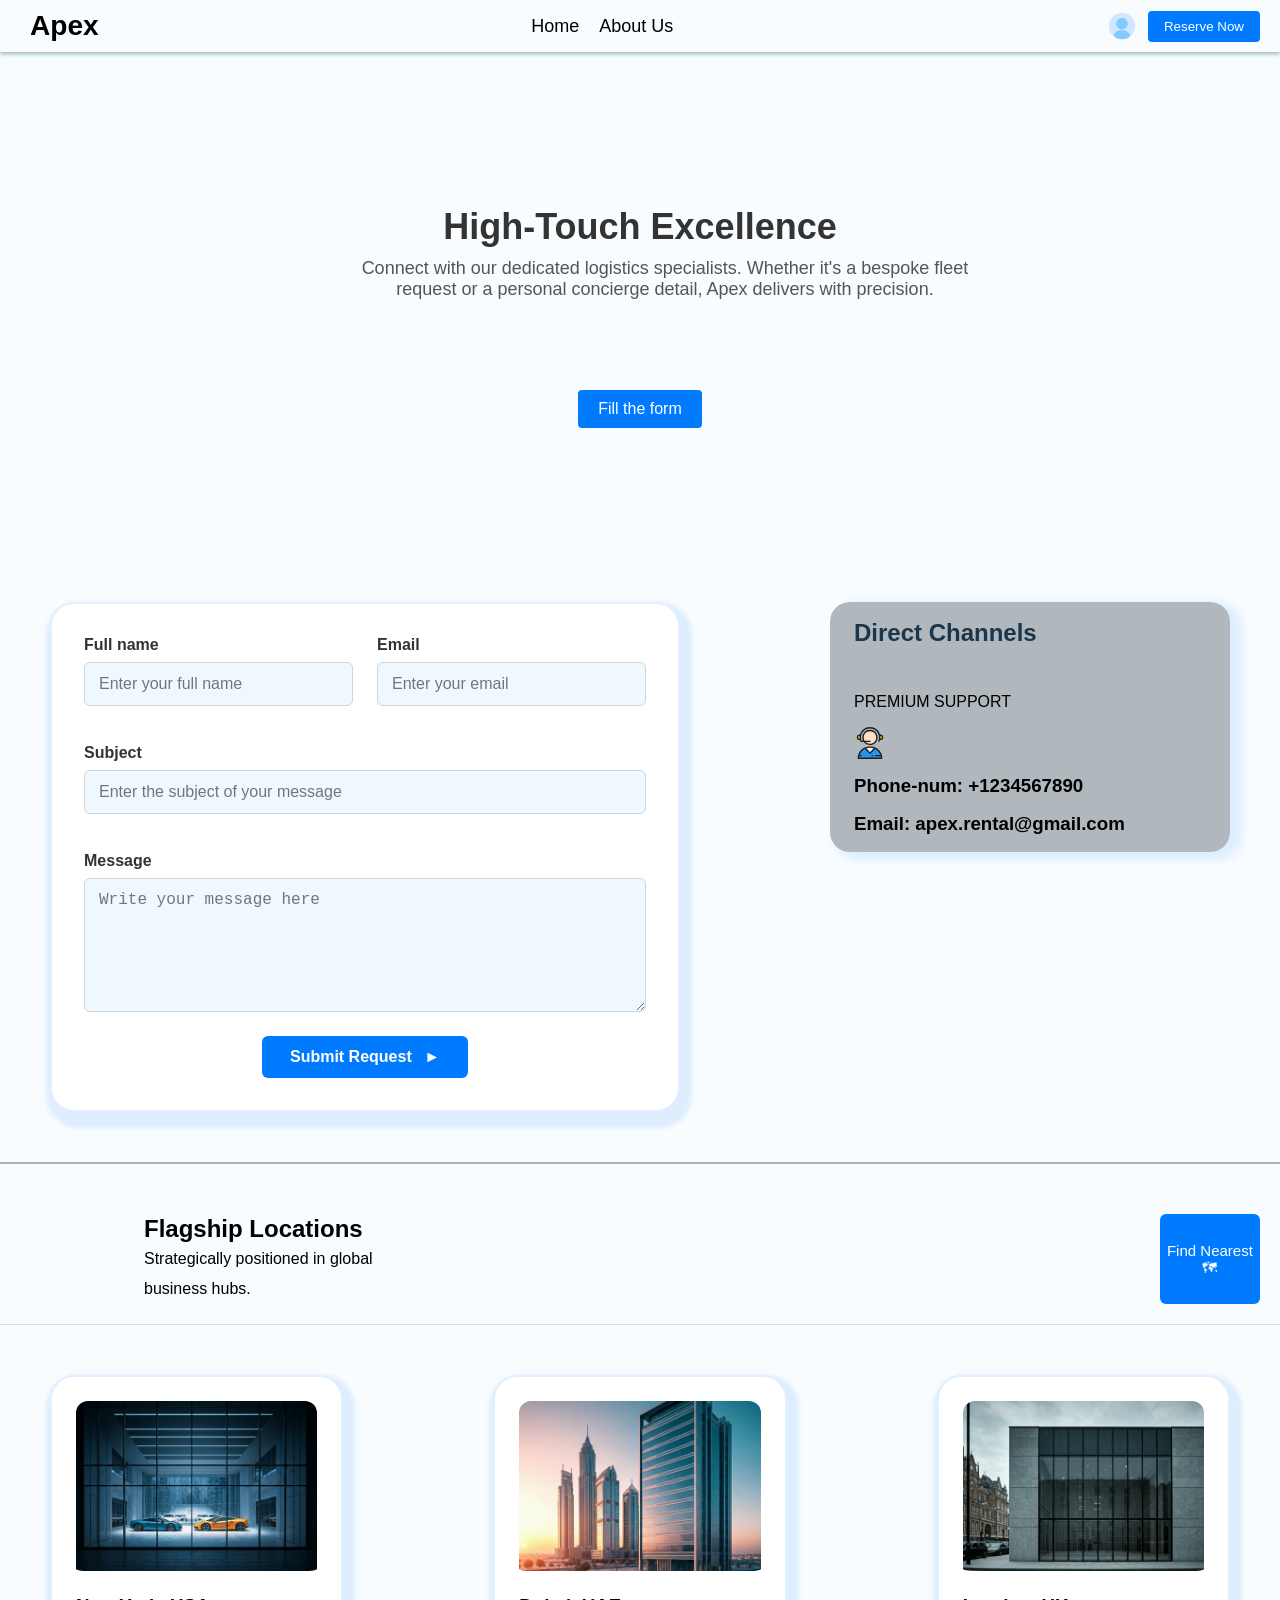
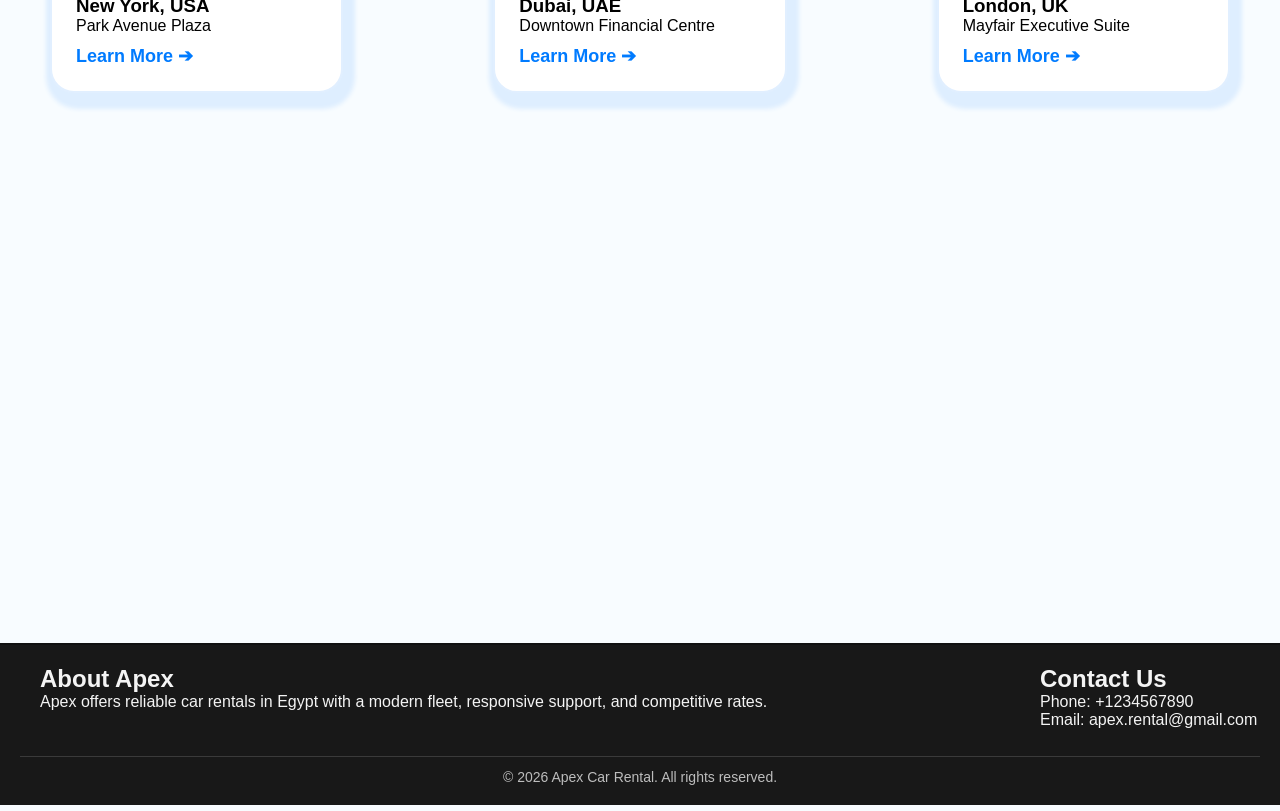
==== contact-us.html @ 56457eef "Creating the Apex website for car rental business." ====
<!DOCTYPE html>
<html lang="en">

<head>
    <meta charset="UTF-8">
    <meta name="viewport" content="width=device-width, initial-scale=1.0 ">
    <meta name="description"
        content="Apex-Car Rental in Egypt offers a wide range of vehicles for rent, including sedans, SUVs, and luxury cars. We provide excellent customer service and competitive prices. Book your car rental with us today!">
    <meta name="keywords"
        content="car rental, Egypt, Apex-Car Rental, sedans, SUVs, luxury cars, customer service, competitive prices, book car rental, rent a car, car hire, vehicle rental, car rental services, car rental company, car rental agency, car rental deals, car rental offers, car rental discounts, car rental rates, car rental prices, car rental options, car rental fleet, car rental vehicles, car rental reservations, car rental booking, car rental online, car rental near me, car rental locations, car rental pickup, car rental drop-off, car rental policies, car rental terms and conditions, car rental insurance, car rental requirements, car rental age restrictions, car rental payment options, car rental customer reviews, car rental testimonials, car rental ratings, car rental feedback, car rental satisfaction, car rental experience, car rental service quality, car rental reliability, car rental convenience, car rental flexibility, car rental availability, car rental discounts and promotions, car rental loyalty programs, car rental rewards programs, car rental referral programs, car rental corporate accounts, car rental business rentals, car rental long-term rentals, car rental short-term rentals, car rental weekend rentals, car rental holiday rentals, car rental vacation rentals">
    <meta name="author" content="Abdullah sherif - 2026-5-07">
    <title>Apex ContactUs page</title>
    <link rel="stylesheet" href="./contact-us.css">
    <link rel="icon" type="image/x-icon" href="./images/download.svg">
</head>

<body>
    <nav>
        <div class="logo">
            <h3>Apex</h3>
        </div>
        <div class="nav-links">
            <a href="./Home.html">Home</a>
            <a href="#">About Us</a>
            
            
        </div>
        <div class="nav-buttons">
            <a href="./User-profile.html"><img src="./images/account.svg" alt="" class="user-pfp-icon"></a>
            <button class="reserve-btn">Reserve Now</button>

        </div>
    </nav>
    <div class="Container-num1">
        <div class="Header-text">
            <h1>High-Touch Excellence</h1>
            <p>Connect with our dedicated logistics specialists. Whether it's a bespoke fleet request or a personal
                concierge detail, Apex delivers with precision.</p>
        </div>
        <button class="fill-the-form-btn" id="scroll-to-form" type="button">Fill the form</button>
    </div>  
    <div class="Container-num2">
        <form class="form" id="form">
            <div class="input-1">
                <div class="field">
                    <label for="full-name">Full name</label>
                    <input type="text" id="full-name" name="full-name" required placeholder="Enter your full name">
                </div>
                <div class="field">
                    <label for="Email">Email</label>
                    <input type="email" id="Email" name="Email" required placeholder="Enter your email">
                </div>
            </div>
            <div class="input-2">
                <label for="subject">Subject</label>
                <input type="text" id="subject" name="subject" required placeholder="Enter the subject of your message">
            </div>
            <div class="input-3">
                <label for="message">Message</label>
                <textarea id="message" name="message" rows="6" required
                    placeholder="Write your message here"></textarea>
            </div>
            <button type="submit" class="submit-btn">Submit Request <span class="arrow">►</span> </button>
            <p id="form-message"></p>
        </form>
        <div>
            <div class="Contact-info">
                <h2 class="Contact-info-header">Direct Channels</h2>
                <span>PREMIUM SUPPORT</span>
                <img src="./images/telemarketer-customer-service-svgrepo-com.svg" alt="" class="icon">
                <h3>Phone-num: +1234567890</h3>
                <h3>Email: apex.rental@gmail.com</h3>
            </div>

        </div>
    </div>
    <div class="Container-num3">
        <div class="above-cards-text">
            <h2>Flagship Locations</h2>
            <p>Strategically positioned in global business hubs.</p>
        </div>
        <a href="#find-nearest" class="find-nearest-btn">Find Nearest 🗺</a>

    </div>
    <div class="Container-num4">
        <div class="card">
            <img src="./images/unnamed.png" alt="" class="card-img">
            <h3>New York, USA</h3>
            <p>Park Avenue Plaza</p>
            <a href="#" class="learn-more-link">Learn More ➔</a>
        </div>
        <div class="card">
            <img src="./images/unnamed (1).png" alt="" class="card-img">
            <h3>Dubai, UAE</h3>
            <p>Downtown Financial Centre</p>
            <a href="#" class="learn-more-link">Learn More ➔</a>
        </div>
        <div class="card">
            <img src="./images/unnamed (2).png" alt="" class="card-img">
            <h3>London, UK</h3>
            <p>Mayfair Executive Suite</p>
            <a href="#" class="learn-more-link">Learn More ➔</a>
        </div>

    </div>
    <div class="map-container" id="find-nearest">
        <iframe src="https://www.google.com/maps/embed?pb=..." width="600" height="450" style="border:0;"
            allowfullscreen="" loading="lazy" class="map" id="map">
        </iframe>

    </div>
    <footer class="footer">
        <div class="footer-content">
            <div class="footer-section-about">
                <h2>About Apex</h2>
                <p>Apex offers reliable car rentals in Egypt with a modern fleet, responsive support, and competitive
                    rates.</p>
            </div>
            <div class="footer-section contact">
                <h2>Contact Us</h2>
                <p>Phone: +1234567890</p>
                <p>Email: apex.rental@gmail.com</p>
            </div>
        </div>
        <div class="footer-bottom">
            <p>© 2026 Apex Car Rental. All rights reserved.</p>
        </div>
    </footer>
    <script src="./contact-us.js"></script>
</body>


</html>
---- contact-us.css ----
*{
    margin: 0;
    padding: 0;
    box-sizing: border-box;
}
html{
    scroll-behavior: smooth;
}
body{
    font-family: Arial, Helvetica, sans-serif;
    background-color: #f8fcff;
}
nav{
    background-color: transparent;
    color: #000000;
    display: flex;
    justify-content: space-between;
    align-items: center;
    padding: 10px;
    box-shadow: 0 2px 4px rgba(2, 73, 84, 0.378);
}
nav .logo{
    font-size: 24px;
    font-weight: bold;
    margin-left:20px;
}
.nav-links{
    list-style: none;
    display: flex;
    gap: 20px;
    height: 20px;
}
a{
    color: #000000;
    text-decoration: none;
    font-size: 18px;
    position: relative;
    
}
a::after {
    content: '';
    position: absolute;
    width: 100%;
    height: 2px;
    bottom: 0;
    left: 0;
    background-color: #007bff;
    transform: scaleX(0); 
    transform-origin: bottom left; 
    transition: transform 0.3s ease; 
}

.nav-links a:hover::after {
    transform: scaleX(1);
}
.nav-links a:hover{
    color: #007BFF;
    
}
.nav-buttons{
    display: flex;
    align-items: center;
    gap: 10px;
    margin-right: 10px;
    position: relative;
    
}

.user-pfp-icon{
    width: 32px;
    height: 32px;
    display: block;
    animation: popIn 0.3s ease-in-out;
}
.user-pfp-icon:hover{
    animation: popOut 0.3s forwards;
}
.reserve-btn{
    padding: 8px 16px;
    background-color: #007BFF;
    color: #fff;
    border: none;
    border-radius: 4px;
    cursor: pointer;
    animation: popIn 0.3s ease-in-out;
}
.reserve-btn:hover{
    background-color: #0056b3;
    
    animation: popOut 0.3s forwards;

}
@keyframes popOut {
    0% {
        transform: scale(1);
    }
    100% {
        transform: scale(1.1);
    }
}
@keyframes popIn {
    0% {
        transform: scale(1.1);
        
    }
    100% {
        transform: scale(1);
        
    }
}
.Container-num1{
    display: flex;
    flex-direction: column;
    align-items: center;
    justify-content: center;
    text-align: center;
    padding: 50px 20px;
    gap: 90px;
    height: 450px;
}
.Header-text{
    margin-top: 80px;
    max-width: 600px;
    
    
}
.Header-text h1{
    font-size: 36px;
    color: #333;
    margin-bottom: 10px;
}
.Header-text p{
    font-size: 18px;
    color: #555;
    width: 650px;
    
}
.fill-the-form-btn{
    padding: 10px 20px;
    background-color: #007BFF;
    color: #fff;
    border: none;
    border-radius: 4px;
    cursor: pointer;
    animation: popIn 0.3s ease-in-out;
    font-size: 16px;
}

.Container-num2{
    display: flex;
    flex-direction: row;
    align-items: flex-start;
    justify-content: center;
    padding: 50px;
    padding-top: 100px;
    gap: 150px;
}
form{
    display: grid;
    grid-template-columns: repeat(2, minmax(0, 1fr));
    gap: 24px;
    width: min(50vw, 900px);
    max-width: 100%;
    background-color: #fff;
    box-shadow: #deeeff 4px 8px 4px 8px;
    padding: 32px;
    border-radius: 24px;
    border: #e1efff 2px solid;

}
.form label {
    display: block;
    font-weight: 600;
    margin-bottom: 8px;
    color: #333;
    font-size: 16px;
}

.form input {
    background-color: aliceblue;
    display: block;
    width: 100%;
    padding: 12px 14px;
    border: 1px solid #ccd6dd;
    border-radius: 6px;
    margin-bottom: 14px;
    font-size: 16px;
    
}

.form .input-1 {
    display: contents;
}

.form .field {
    display: flex;
    flex-direction: column;
}

.form .input-2,
.form .input-3 {
    grid-column: 1 / -1;
}

.form textarea {
    background-color: aliceblue;
    display: block;
    width: 100%;
    padding: 12px 14px;
    border: 1px solid #ccd6dd;
    border-radius: 6px;
    font-size: 16px;
    resize: vertical;
}

.submit-btn {
    grid-column: 1 / -1;
    justify-self: center;
    padding: 12px 28px;
    border: none;
    border-radius: 6px;
    background-color: #007BFF;
    color: #fff;
    font-size: 16px;
    font-weight: 600;
    cursor: pointer;
}

.submit-btn:hover {
    background-color: #0056b3;
}
.Contact-info {
    display: flex;
    flex-direction: column;
    gap: 16px;
    justify-content: center;
    max-width: 400px;
    background-color: #3142485c;
    padding: 24px;
    border-radius: 20px;
    width: 600px;
    height: 250px;
    box-shadow:#deeeff 8px 4px 8px 4px ;
}
.Contact-info-header{
    font-size: 24px;
    font-weight: 600;
    color: #1c3548;
    margin-bottom: 30px;
}
.icon{
    width: 32px;
    height: 32px;
    display: block;
}
.arrow{
    display: inline-block;
    margin-left: 8px;
    transform: translateX(0);
    transition: transform 0.3s ease;
}
.submit-btn:hover .arrow{
    transform: translateX(10px);
}
.Container-num3{
    display: flex;
    flex-direction: row;
    width: 100%;
    gap:600px;
    justify-content: left;
    padding: 20px;
    padding-top:50px;
    border-bottom: 1px solid #0000001d;
    border-top: 2px solid #0000004d;     
}
.above-cards-text{
    display: flex;
    flex-direction: column;
    line-height: 30px;
    justify-content: left;
    padding-left: 10%;
    
}
.find-nearest-btn{
    padding: 0px 5px 0px 5px;
    border: none;
    border-radius: 6px;
    background-color: #007BFF;
    color: #fff;
    font-size: 15px;
    font-weight: 50;
    cursor: pointer;
    margin-left: 10%;
    animation: popIn 0.3s ease;
    display: inline-flex;
    align-items: center;
    justify-content: center;
    text-align: center;
    
}
.find-nearest-btn:hover{
    background-color: #0056b3;
    animation: popOut 0.3s forwards;
    box-shadow: #007bff5e 4px 4px;
}
.Container-num4{
    display: flex;
    flex-direction: row;
    align-items: center;
    justify-content: center;
    padding: 50px;
    gap: 150px;
}
.card{
    background-color: #fff;
    box-shadow: #deeeff 4px 8px 4px 8px;
    padding: 24px;
    border-radius: 24px;
    border: #e1efff 2px solid;
    width: 400px;
    height:100%;
    overflow: auto;
}
.card-img{
    width: 100%;
    height: 180px;
    object-fit: cover;
    border-radius: 12px;
    margin-bottom: 10px;
    padding-bottom: 10px;
}
.learn-more-link{
    color: #007BFF;
    text-decoration: none;
    font-weight: 600;
    display: inline-flex;
    align-items: center;
    gap: 4px;
    margin-top: 10px;
}
.map-container{
    display: flex;
    flex-direction: column;
    align-items: center;
    justify-content: center;
    width: 100%;
    padding: 50px;
    gap: 20px;
}
.map{
    width: 100%;
    max-width:100vw;
    height: 400px;
    border: none;
    border-radius: 12px;
}
.footer{
    background-color: #181818;
    color: #f4f4f4;
    padding: 20px;
    border-top: 2px solid #0000004d;
}
.footer-content{
    display: flex;
    flex-direction: row;
    align-items: left;
    justify-content: left;
    gap: 20px;
    padding-bottom: 15px;
}
.footer-section-about{
    padding: 0px 20px 0px 20px;
    width: 1000px;
}
.footer-bottom{
    margin-top: 12px;
    padding-top: 12px;
    border-top: 1px solid rgba(255, 255, 255, 0.15);
    text-align: center;
    font-size: 14px;
    color: rgba(244, 244, 244, 0.75);
}
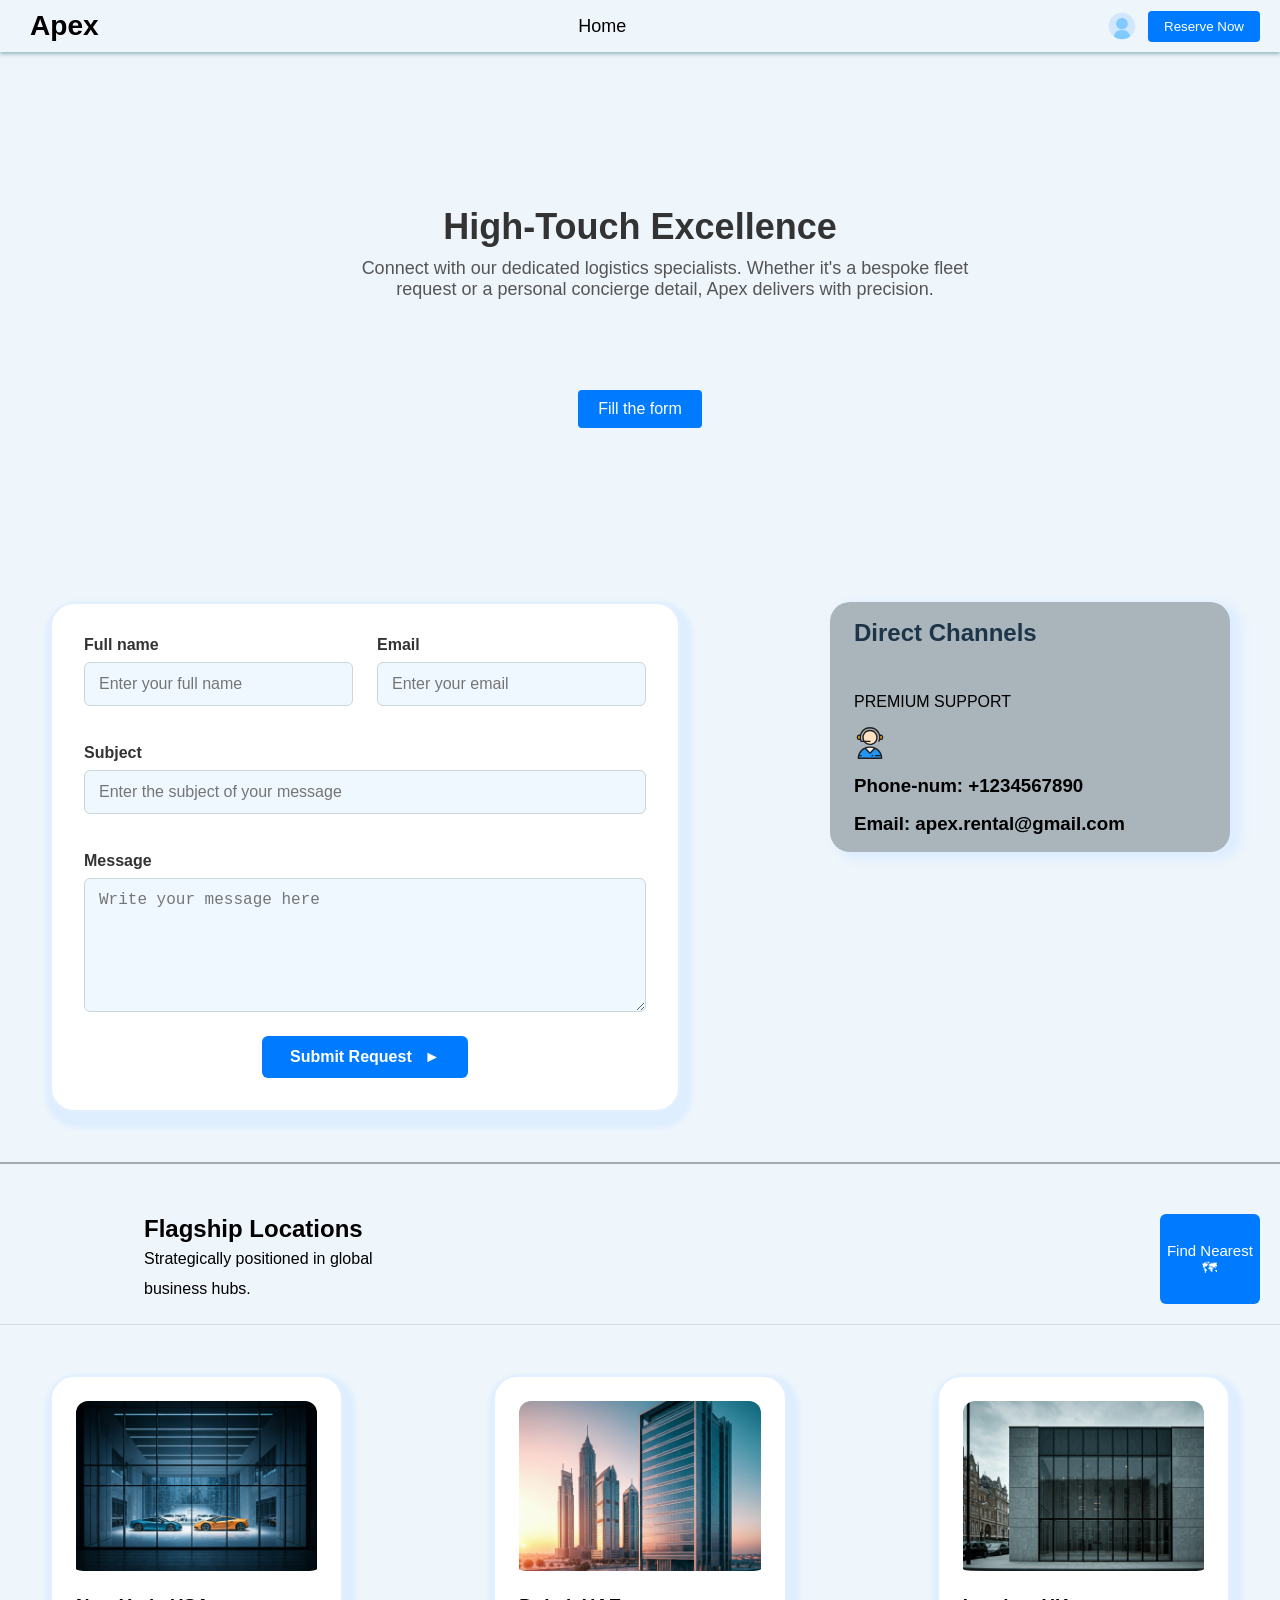
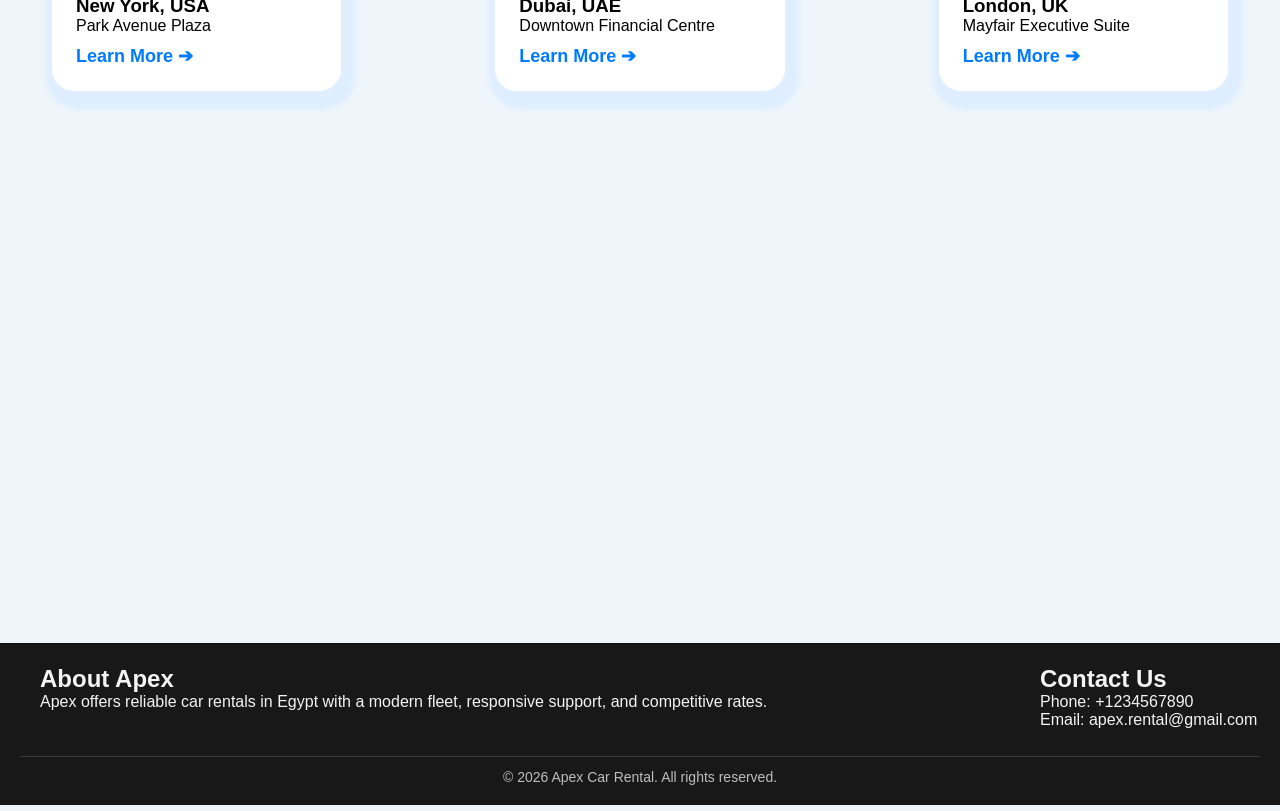
==== commit 501577b8: "refactor navigation links and enhance reserve button functionality" ====
--- a/contact-us.html
+++ b/contact-us.html
@@ -20,17 +20,16 @@
             <h3>Apex</h3>
         </div>
         <div class="nav-links">
-            <a href="./Home.html">Home</a>
-            <a href="#">About Us</a>
-            
-            
+            <a href="./index.html">Home</a>
         </div>
         <div class="nav-buttons">
             <a href="./User-profile.html"><img src="./images/account.svg" alt="" class="user-pfp-icon"></a>
-            <button class="reserve-btn">Reserve Now</button>
+            <button class="reserve-btn" id="reserve-btn">Reserve Now</button>
 
         </div>
+        
     </nav>
+    
     <div class="Container-num1">
         <div class="Header-text">
             <h1>High-Touch Excellence</h1>
@@ -127,6 +126,7 @@
         </div>
     </footer>
     <script src="./contact-us.js"></script>
+    
 </body>
 
 
--- a/contact-us.css
+++ b/contact-us.css
@@ -8,7 +8,7 @@
 }
 body{
     font-family: Arial, Helvetica, sans-serif;
-    background-color: #f8fcff;
+    background-color: #eef5fb;
 }
 nav{
     background-color: transparent;
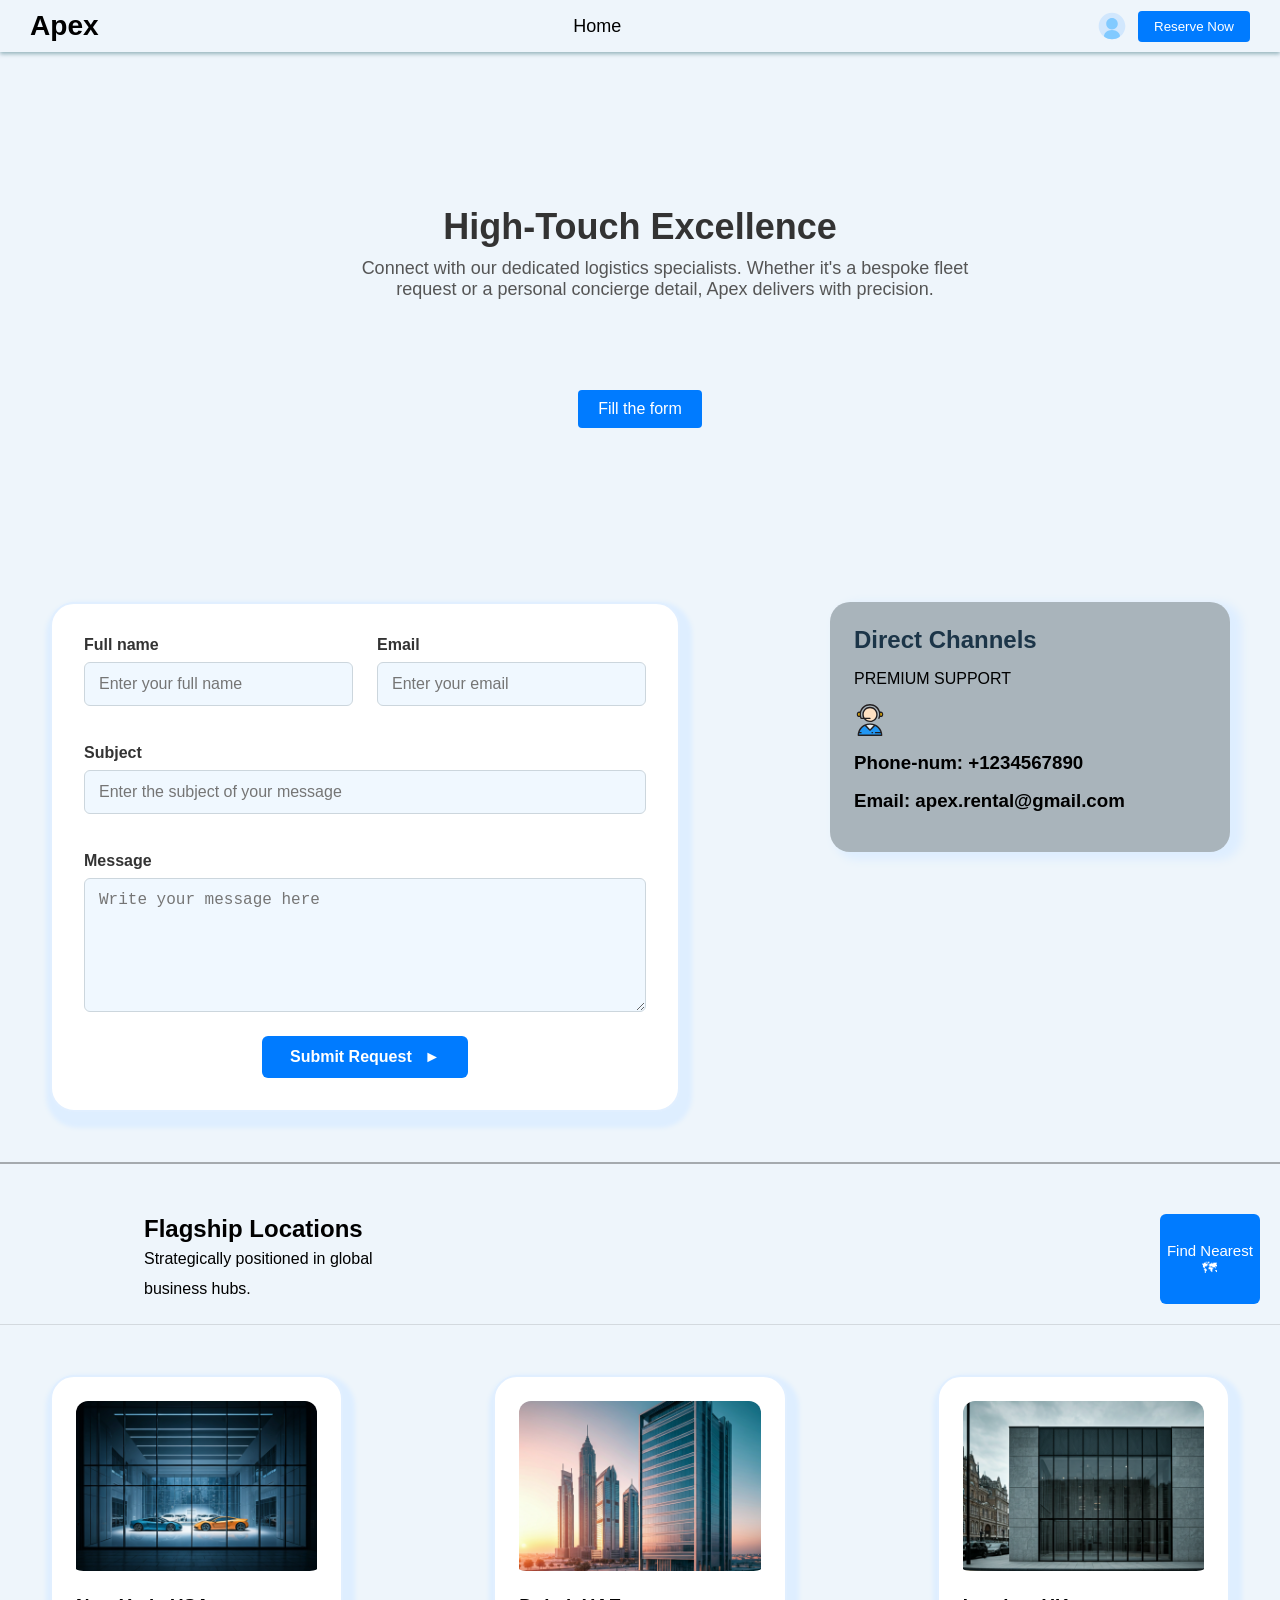
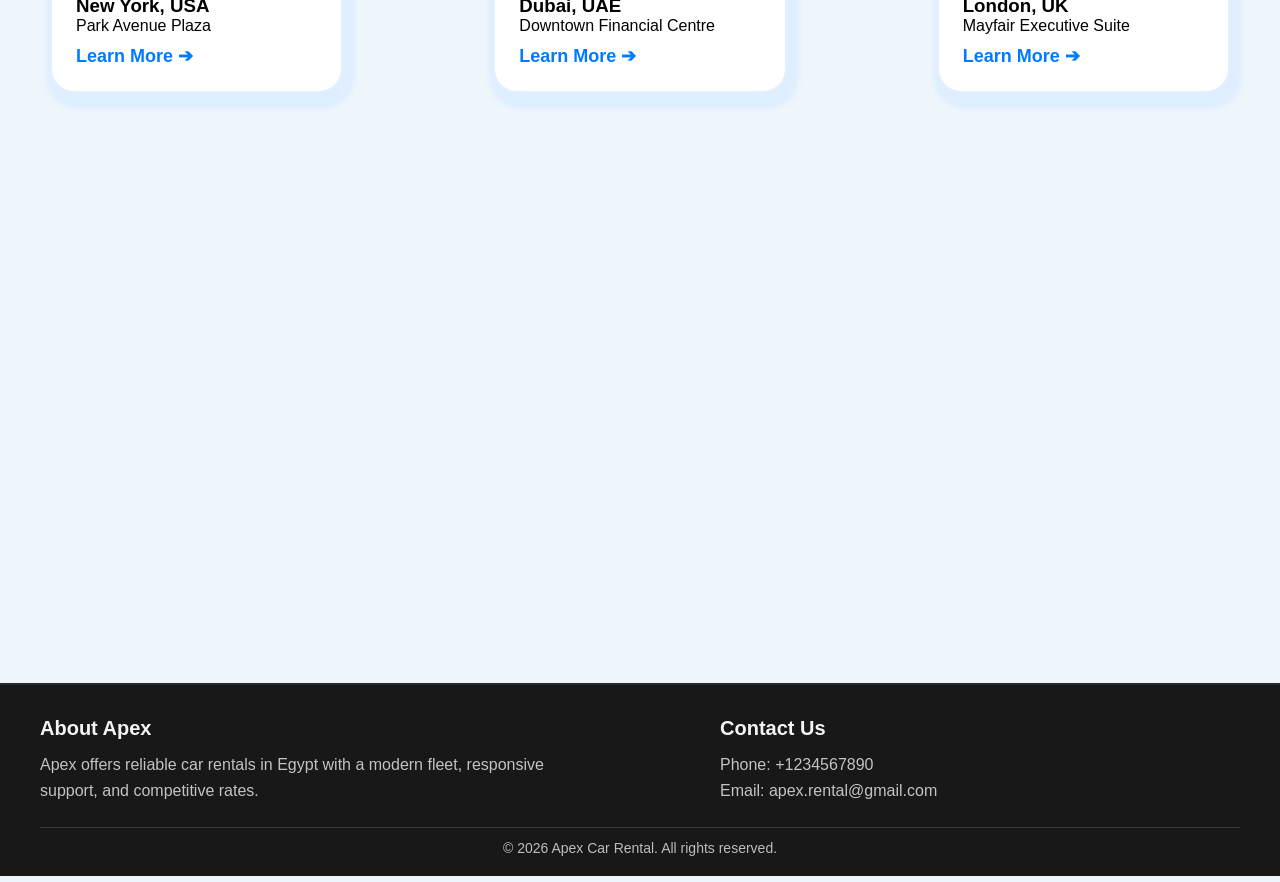
==== commit d9a94ce6: "enhance footer design and update profile page layout" ====
--- a/contact-us.html
+++ b/contact-us.html
@@ -23,7 +23,7 @@
             <a href="./index.html">Home</a>
         </div>
         <div class="nav-buttons">
-            <a href="./User-profile.html"><img src="./images/account.svg" alt="" class="user-pfp-icon"></a>
+            <a href="./profile.html"><img src="./images/account.svg" alt="" class="user-pfp-icon"></a>
             <button class="reserve-btn" id="reserve-btn">Reserve Now</button>
 
         </div>
--- a/contact-us.css
+++ b/contact-us.css
@@ -23,18 +23,23 @@
     font-size: 24px;
     font-weight: bold;
     margin-left:20px;
+    display: flex;
+    align-items: center;
 }
 .nav-links{
     list-style: none;
     display: flex;
     gap: 20px;
-    height: 20px;
+    align-items: center;
+    height: auto;
 }
 a{
     color: #000000;
     text-decoration: none;
     font-size: 18px;
     position: relative;
+    display: inline-flex;
+    align-items: center;
     
 }
 a::after {
@@ -61,7 +66,7 @@
     display: flex;
     align-items: center;
     gap: 10px;
-    margin-right: 10px;
+    margin-right: 20px;
     position: relative;
     
 }
@@ -233,7 +238,9 @@
     display: flex;
     flex-direction: column;
     gap: 16px;
-    justify-content: center;
+    justify-content: flex-start;
+    align-items: flex-start;
+    text-align: left;
     max-width: 400px;
     background-color: #3142485c;
     padding: 24px;
@@ -246,7 +253,7 @@
     font-size: 24px;
     font-weight: 600;
     color: #1c3548;
-    margin-bottom: 30px;
+    margin-bottom: 0;
 }
 .icon{
     width: 32px;
@@ -357,23 +364,41 @@
 .footer{
     background-color: #181818;
     color: #f4f4f4;
-    padding: 20px;
-    border-top: 2px solid #0000004d;
+    padding: 32px 20px 20px;
+    border-top: 2px solid rgba(255, 255, 255, 0.08);
+    margin-top: 40px;
 }
 .footer-content{
     display: flex;
-    flex-direction: row;
-    align-items: left;
-    justify-content: left;
-    gap: 20px;
-    padding-bottom: 15px;
+    flex-wrap: wrap;
+    gap: 24px;
+    justify-content: space-between;
+    align-items: flex-start;
+    max-width: 1200px;
+    margin: 0 auto;
 }
 .footer-section-about{
-    padding: 0px 20px 0px 20px;
-    width: 1000px;
+    flex: 1 1 280px;
+    max-width: 520px;
+}
+
+.footer-section.contact{
+    flex: 1 1 280px;
+    max-width: 520px;
+}
+
+.footer-content h2{
+    font-size: 20px;
+    margin-bottom: 12px;
+}
+
+.footer-content p{
+    line-height: 1.6;
+    color: rgba(244, 244, 244, 0.78);
 }
 .footer-bottom{
-    margin-top: 12px;
+    max-width: 1200px;
+    margin: 24px auto 0;
     padding-top: 12px;
     border-top: 1px solid rgba(255, 255, 255, 0.15);
     text-align: center;
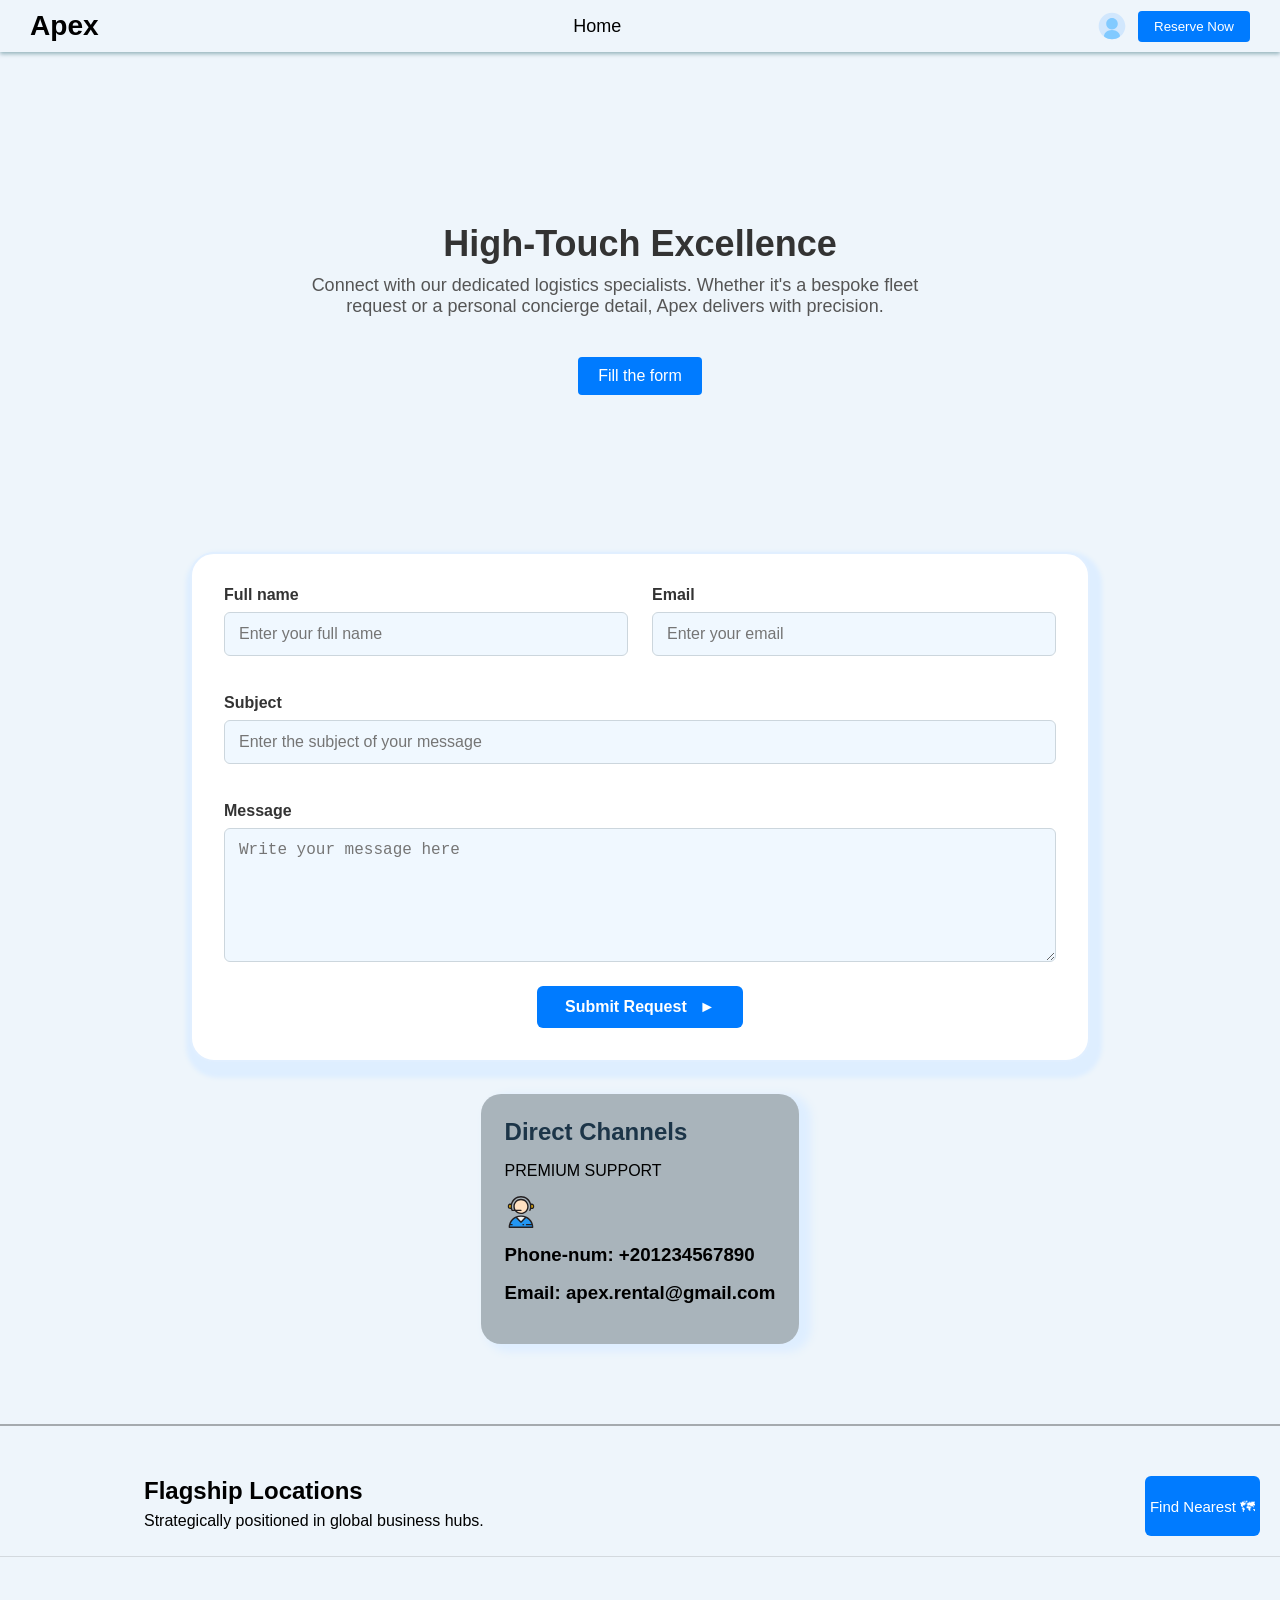
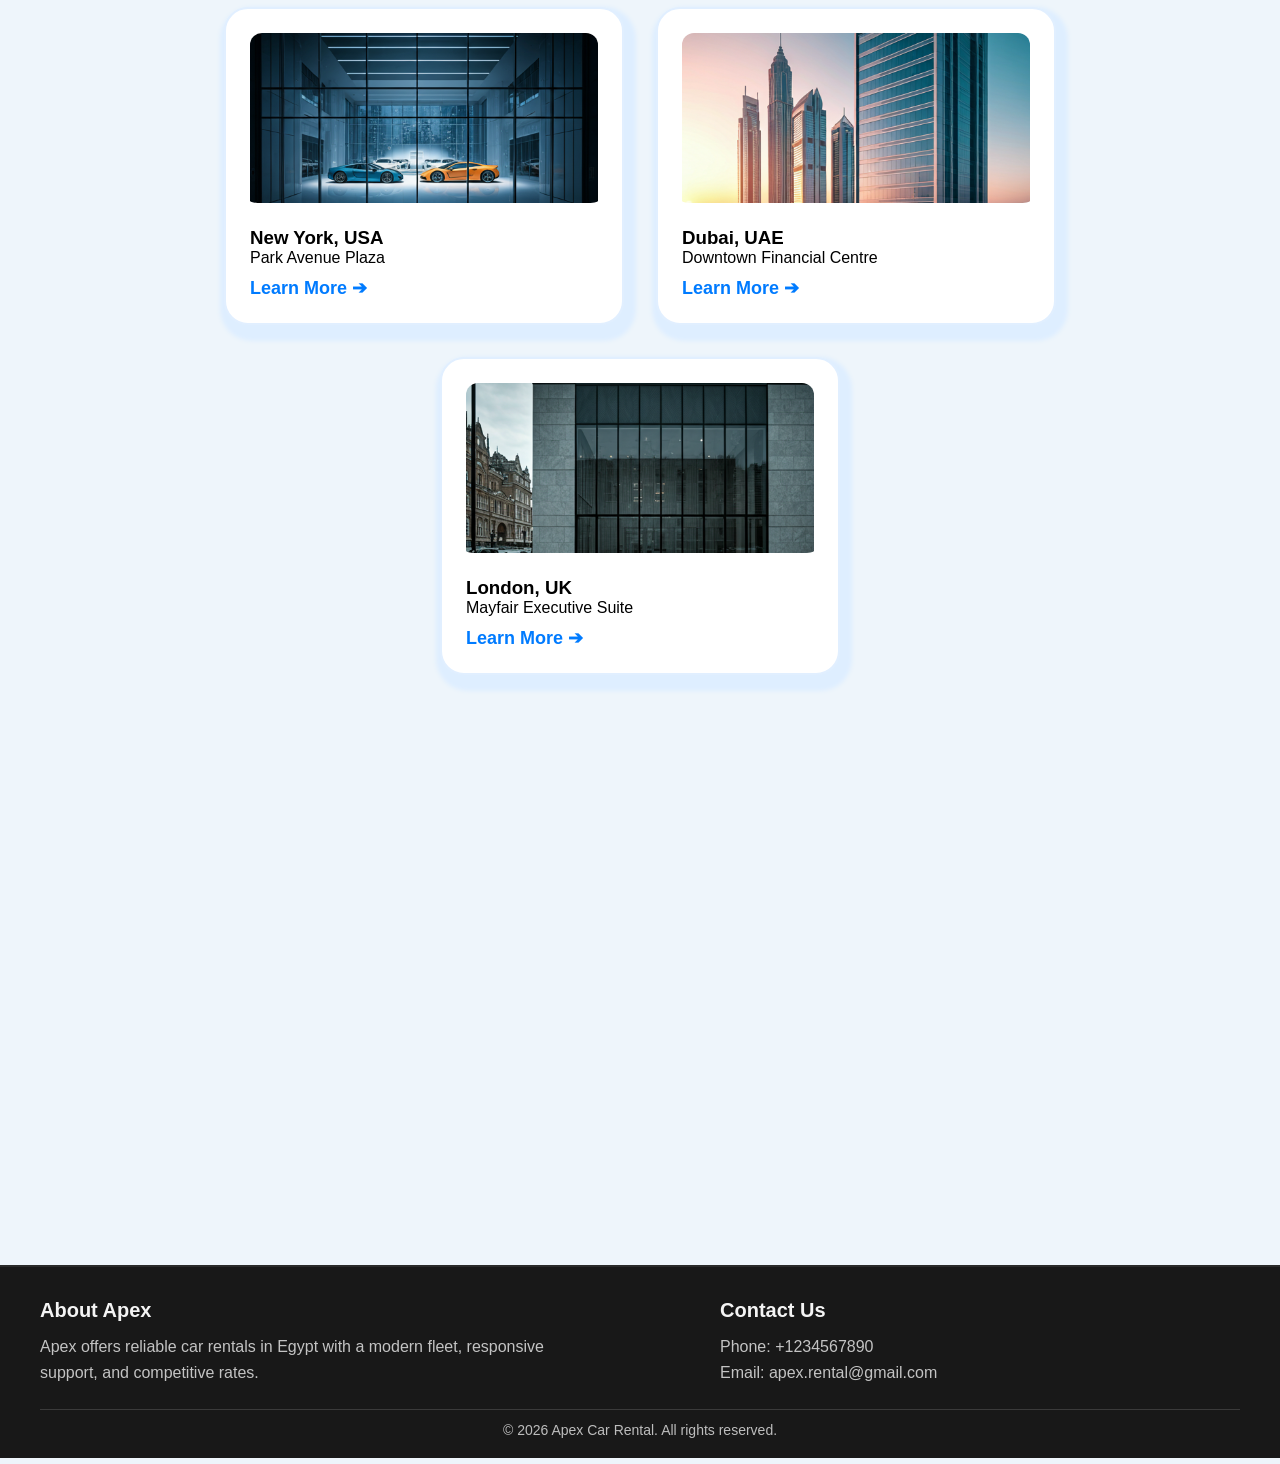
==== commit f62f0dfa: "refactor CSS for responsive design and update contact information" ====
--- a/contact-us.html
+++ b/contact-us.html
@@ -67,7 +67,7 @@
                 <h2 class="Contact-info-header">Direct Channels</h2>
                 <span>PREMIUM SUPPORT</span>
                 <img src="./images/telemarketer-customer-service-svgrepo-com.svg" alt="" class="icon">
-                <h3>Phone-num: +1234567890</h3>
+                <h3>Phone-num: +201234567890</h3>
                 <h3>Email: apex.rental@gmail.com</h3>
             </div>
 
--- a/contact-us.css
+++ b/contact-us.css
@@ -9,6 +9,7 @@
 body{
     font-family: Arial, Helvetica, sans-serif;
     background-color: #eef5fb;
+    overflow-x: hidden;
 }
 nav{
     background-color: transparent;
@@ -16,6 +17,8 @@
     display: flex;
     justify-content: space-between;
     align-items: center;
+    flex-wrap: wrap;
+    gap: 12px;
     padding: 10px;
     box-shadow: 0 2px 4px rgba(2, 73, 84, 0.378);
 }
@@ -119,13 +122,13 @@
     align-items: center;
     justify-content: center;
     text-align: center;
-    padding: 50px 20px;
-    gap: 90px;
-    height: 450px;
+    padding: 64px 20px 40px;
+    gap: 40px;
+    min-height: 450px;
 }
 .Header-text{
-    margin-top: 80px;
-    max-width: 600px;
+    margin-top: 40px;
+    max-width: 700px;
     
     
 }
@@ -137,7 +140,7 @@
 .Header-text p{
     font-size: 18px;
     color: #555;
-    width: 650px;
+    width: min(100%, 650px);
     
 }
 .fill-the-form-btn{
@@ -156,15 +159,15 @@
     flex-direction: row;
     align-items: flex-start;
     justify-content: center;
-    padding: 50px;
-    padding-top: 100px;
-    gap: 150px;
+    flex-wrap: wrap;
+    padding: 50px 24px 80px;
+    gap: 32px;
 }
 form{
     display: grid;
     grid-template-columns: repeat(2, minmax(0, 1fr));
     gap: 24px;
-    width: min(50vw, 900px);
+    width: min(100%, 900px);
     max-width: 100%;
     background-color: #fff;
     box-shadow: #deeeff 4px 8px 4px 8px;
@@ -241,12 +244,12 @@
     justify-content: flex-start;
     align-items: flex-start;
     text-align: left;
-    max-width: 400px;
+    max-width: 100%;
     background-color: #3142485c;
     padding: 24px;
     border-radius: 20px;
-    width: 600px;
-    height: 250px;
+    width: min(100%, 420px);
+    min-height: 250px;
     box-shadow:#deeeff 8px 4px 8px 4px ;
 }
 .Contact-info-header{
@@ -273,8 +276,9 @@
     display: flex;
     flex-direction: row;
     width: 100%;
-    gap:600px;
-    justify-content: left;
+    gap: 24px;
+    justify-content: space-between;
+    flex-wrap: wrap;
     padding: 20px;
     padding-top:50px;
     border-bottom: 1px solid #0000001d;
@@ -315,8 +319,9 @@
     flex-direction: row;
     align-items: center;
     justify-content: center;
-    padding: 50px;
-    gap: 150px;
+    flex-wrap: wrap;
+    padding: 50px 24px;
+    gap: 32px;
 }
 .card{
     background-color: #fff;
@@ -324,9 +329,9 @@
     padding: 24px;
     border-radius: 24px;
     border: #e1efff 2px solid;
-    width: 400px;
+    width: min(100%, 400px);
     height:100%;
-    overflow: auto;
+    overflow: hidden;
 }
 .card-img{
     width: 100%;
@@ -351,12 +356,12 @@
     align-items: center;
     justify-content: center;
     width: 100%;
-    padding: 50px;
+    padding: 50px 24px;
     gap: 20px;
 }
 .map{
     width: 100%;
-    max-width:100vw;
+    max-width:100%;
     height: 400px;
     border: none;
     border-radius: 12px;
@@ -404,4 +409,67 @@
     text-align: center;
     font-size: 14px;
     color: rgba(244, 244, 244, 0.75);
+}
+
+@media (max-width: 1024px) {
+    .Container-num2 {
+        flex-direction: column;
+        align-items: stretch;
+    }
+
+    form,
+    .Contact-info {
+        width: 100%;
+    }
+
+    .Container-num3 {
+        justify-content: flex-start;
+    }
+}
+
+@media (max-width: 640px) {
+    nav {
+        justify-content: center;
+    }
+
+    nav .logo,
+    .nav-links,
+    .nav-buttons {
+        margin-left: 0;
+        margin-right: 0;
+    }
+
+    .Header-text h1 {
+        font-size: 28px;
+    }
+
+    .Header-text p {
+        font-size: 16px;
+    }
+
+    form {
+        grid-template-columns: 1fr;
+        padding: 20px;
+    }
+
+    .submit-btn {
+        width: 100%;
+    }
+
+    .Container-num3 {
+        padding-top: 32px;
+    }
+
+    .above-cards-text {
+        padding-left: 0;
+    }
+
+    .card,
+    .Contact-info {
+        padding: 20px;
+    }
+
+    .map {
+        height: 300px;
+    }
 }
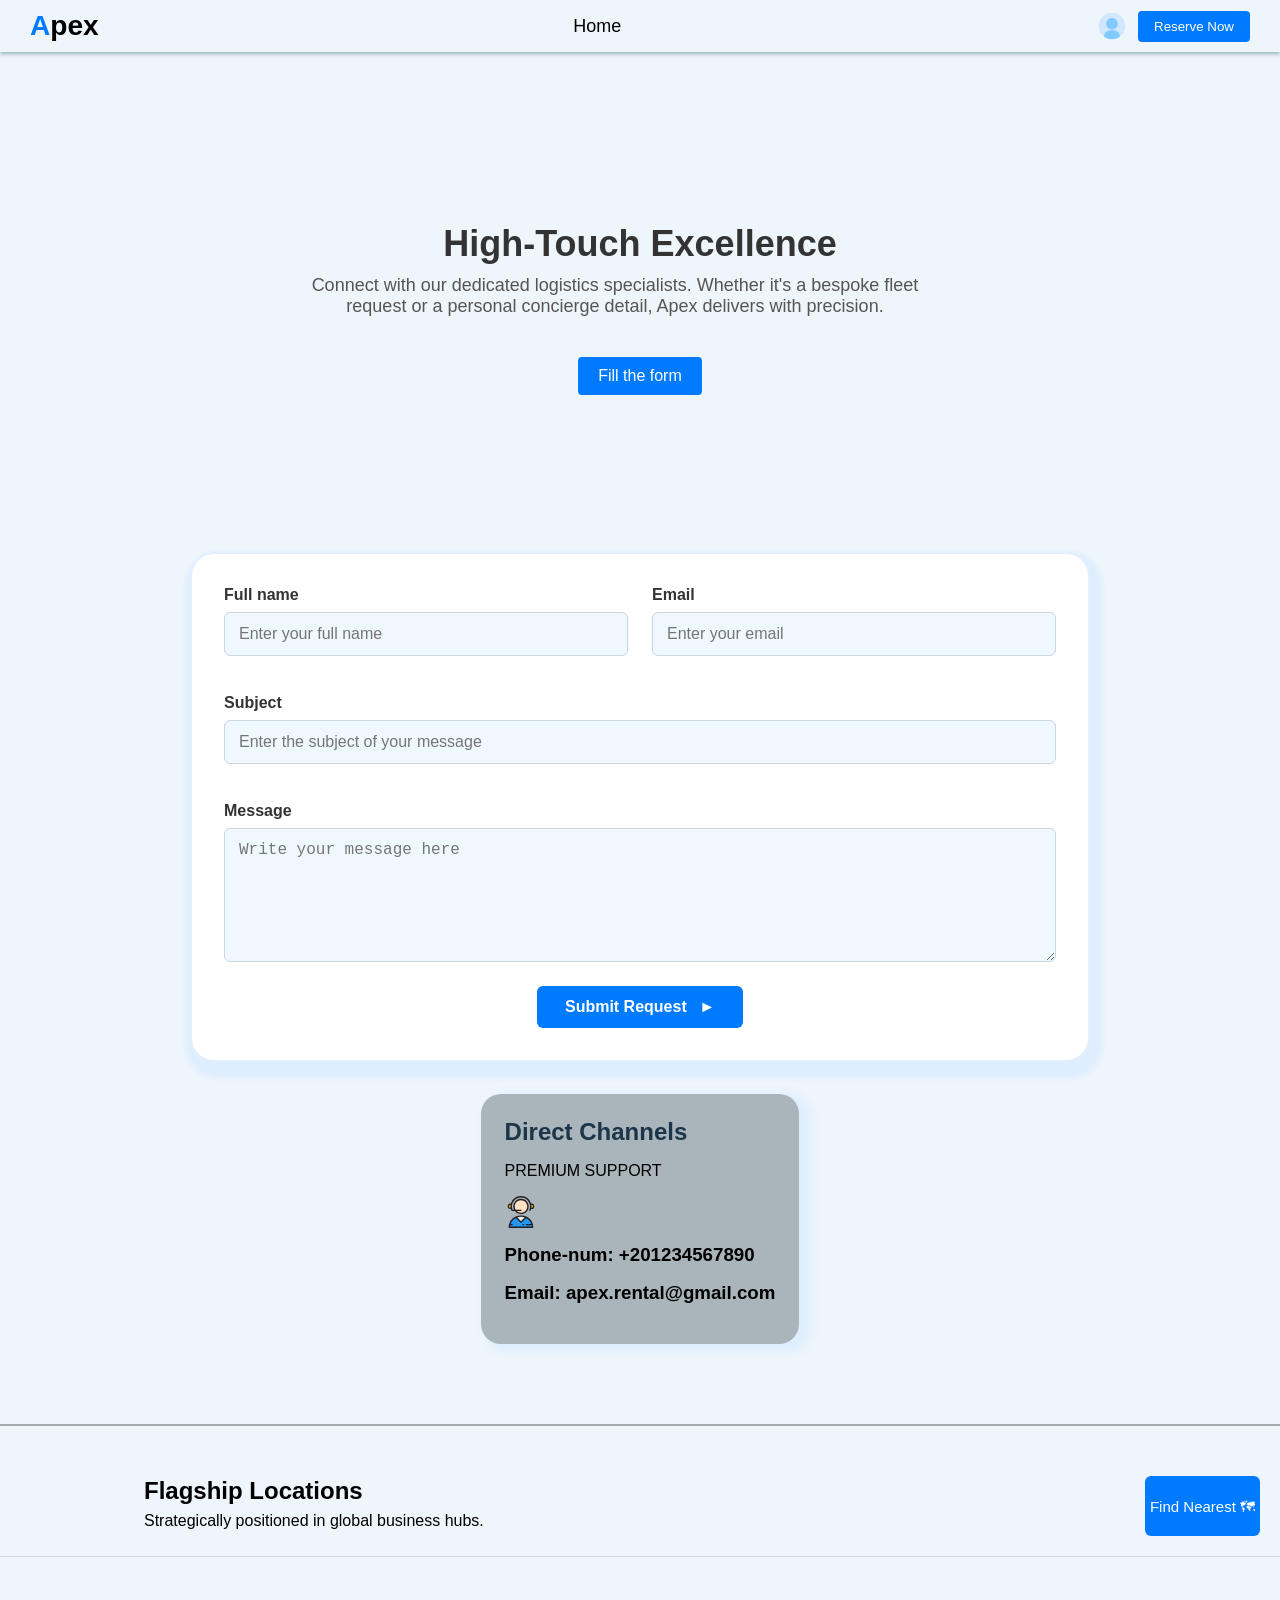
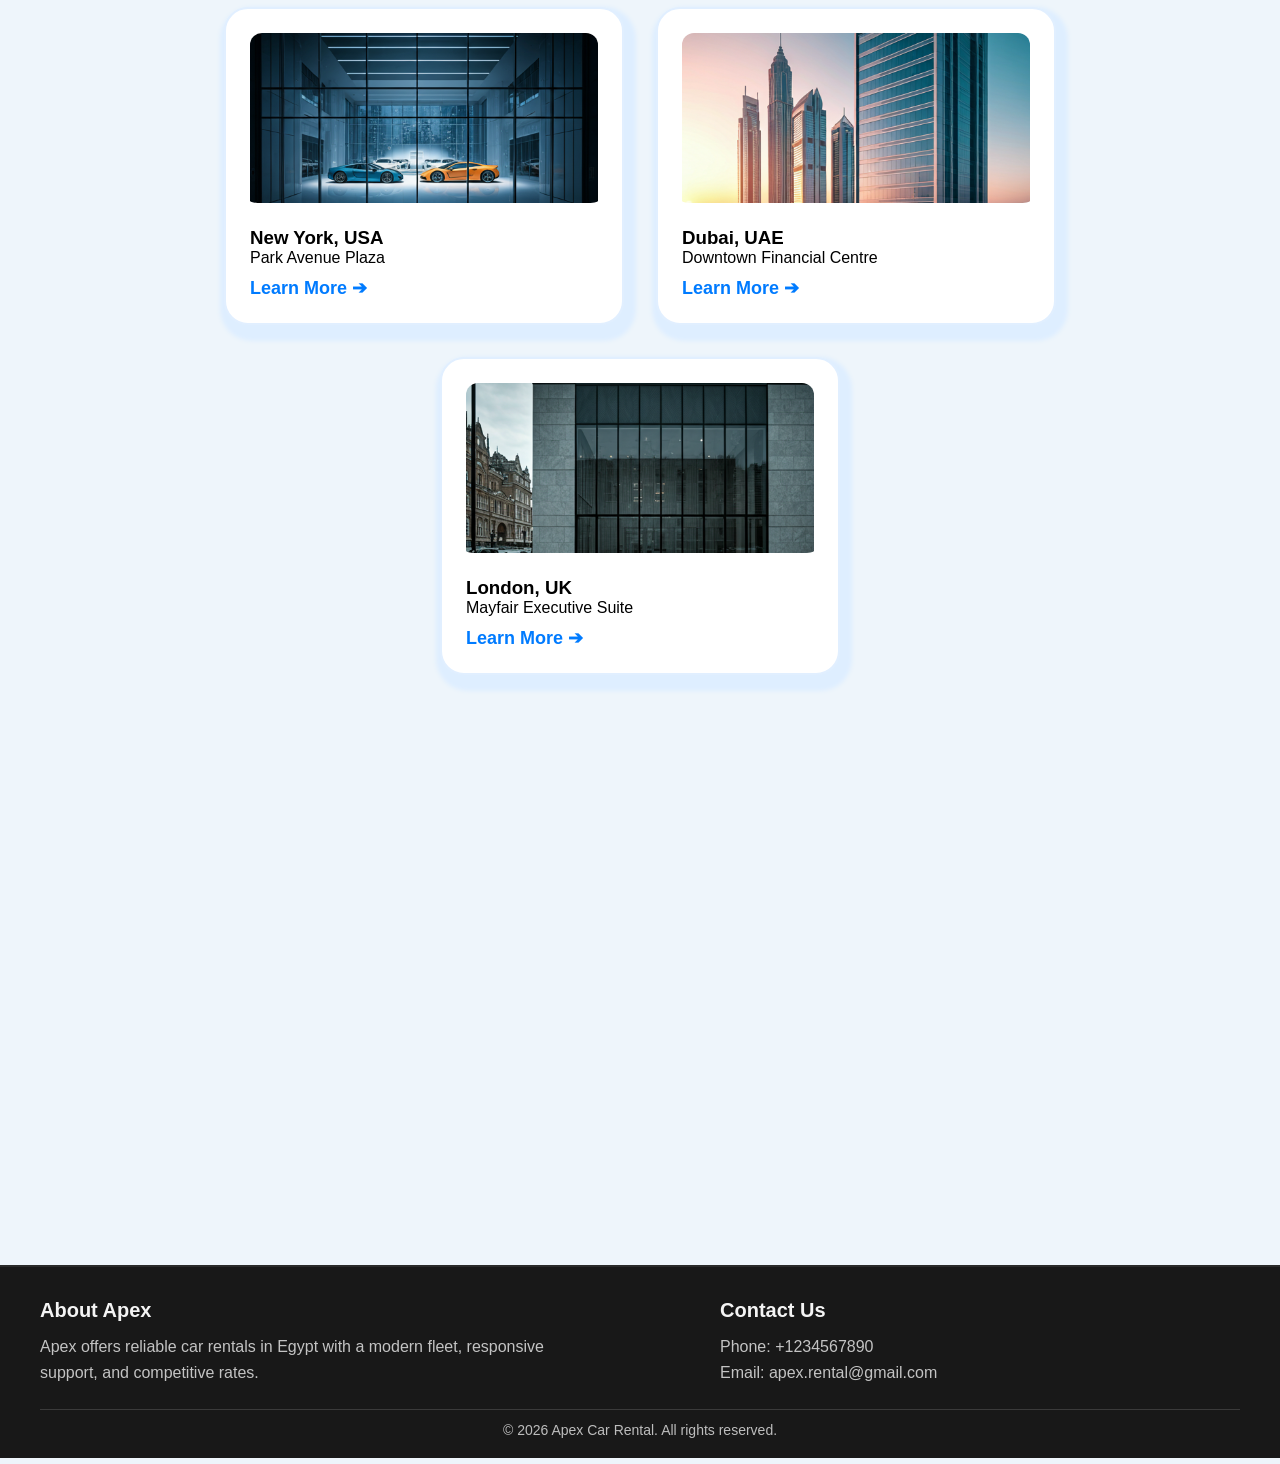
==== commit f412b82b: "Just a small thing (it's really small)" ====
--- a/contact-us.html
+++ b/contact-us.html
@@ -17,7 +17,7 @@
 <body>
     <nav>
         <div class="logo">
-            <h3>Apex</h3>
+            <h3><span style="color: #007bff;">A</span>pex</h3>
         </div>
         <div class="nav-links">
             <a href="./index.html">Home</a>
